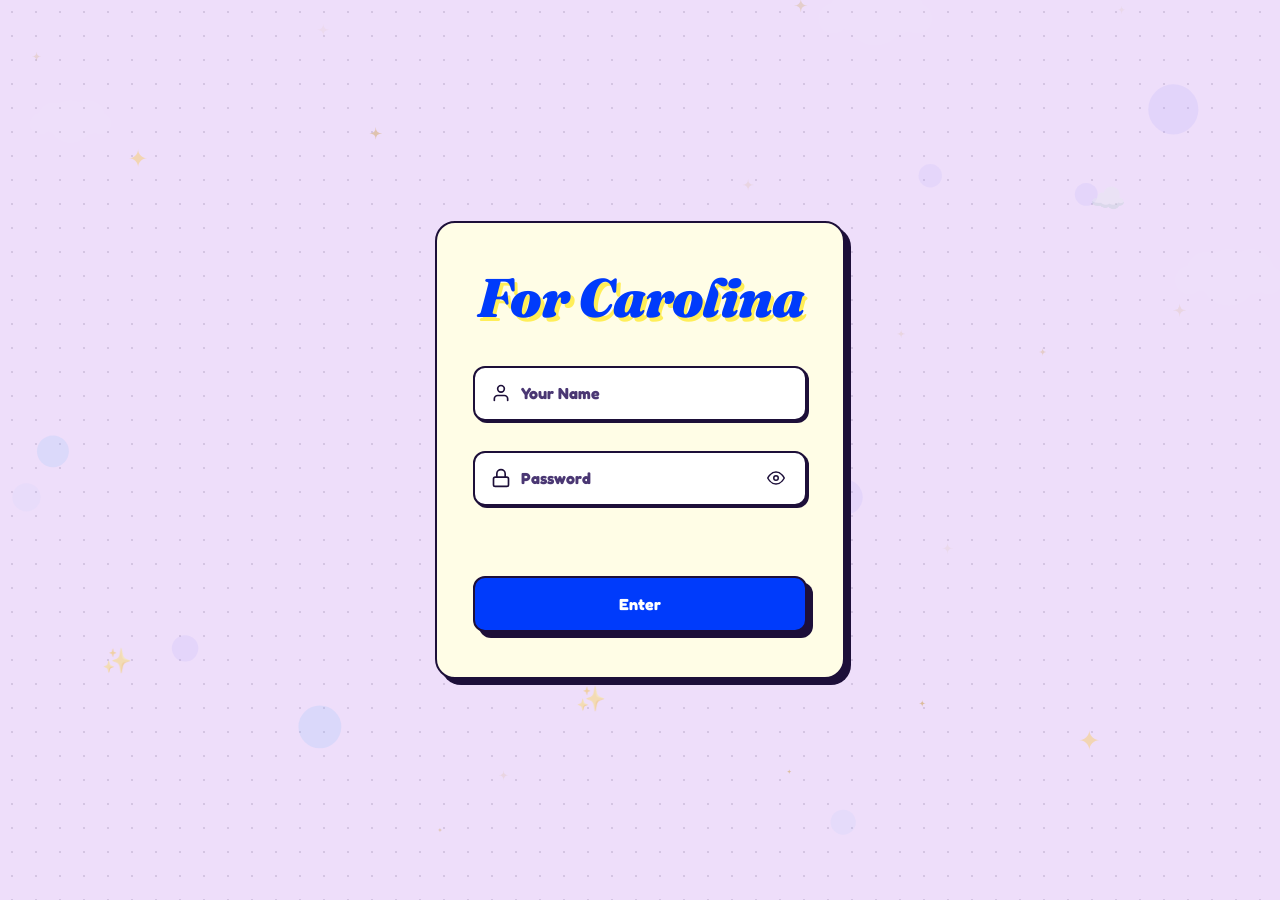
==== index.html @ 7886898b "Initial commit" ====
<!DOCTYPE html>
<html lang="en">
<head>
  <meta charset="UTF-8">
  <meta name="viewport" content="width=device-width, initial-scale=1.0">
  <meta name="description" content="A special place built just for Carolina. A celebration of beautiful memories.">
  <!-- Inline session login bypass to prevent flash of login card (Bug fix) -->
  <script>
    if (sessionStorage.getItem("isLoggedIn") === "true") {
      document.documentElement.classList.add("session-logged-in");
      
      // Stamp active tab class instantly to prevent tab jumping flashes (Bug fix)
      const params = new URLSearchParams(window.location.search);
      const tabParam = params.get("tab");
      if (tabParam) {
        document.documentElement.classList.add("tab-" + tabParam);
      }
    }
  </script>
  
  <style>
    /* Prevent Flash of Unstyled Content (FOUC) on load */
    html.session-logged-in #login-container { display: none !important; }
    html.session-logged-in #home-section { display: flex !important; }
    html.tab-us #pane-us, html.tab-dining #pane-dining, html.tab-milestones #pane-milestones { display: block !important; opacity: 1 !important; transform: none !important; }
    html.tab-us .main-greeting-container, html.tab-dining .main-greeting-container, html.tab-milestones .main-greeting-container { display: none !important; }
  </style>

  <!-- Google Fonts for refined typography -->
  <link rel="preconnect" href="https://fonts.googleapis.com">
  <link rel="preconnect" href="https://fonts.gstatic.com" crossorigin>
  <link href="https://fonts.googleapis.com/css2?family=Fredoka:wght@400;500;600;700&family=Fraunces:ital,opsz,wght@0,9..144,400..900;1,9..144,400..900&family=Space+Grotesk:wght@500;700&display=swap" rel="stylesheet">


  <!-- Link CSS stylesheet -->
  <link rel="stylesheet" href="css/style.css">
</head>
<body>

  <!-- Shifting Pastel Dreamscape Background & Canvas -->
  <div class="app-background">
    <div class="glow-orb orb-1"></div>
    <div class="glow-orb orb-2"></div>
    <div class="glow-orb orb-3"></div>
    <canvas id="fun-canvas"></canvas>
  </div>

  <!-- Parallax Floating Elements (Subtle and Dreamy) -->
  <div class="floating-accent accent-1" data-depth="0.12" aria-hidden="true">✦</div>
  <div class="floating-accent accent-2" data-depth="0.25" aria-hidden="true">☁️</div>
  <div class="floating-accent accent-3" data-depth="0.18" aria-hidden="true">✨</div>
  <div class="floating-accent accent-4" data-depth="0.30" aria-hidden="true">✦</div>
  <div class="floating-accent accent-5" data-depth="0.08" aria-hidden="true">✨</div>

  <!-- Main Container (Login & Transition State) -->
  <main class="app-container" id="login-container">
    <div class="card-wrapper">
      
      <!-- Login Section -->
      <section class="card login-card" id="login-card">
        <header class="card-header">
          <h1 class="greeting-title">For Carolina</h1>
        </header>

        <form class="login-form" id="login-form" novalidate>
          
          <!-- Name Input -->
          <div class="input-group">
            <span class="input-icon" aria-hidden="true">
              <svg xmlns="http://www.w3.org/2000/svg" viewBox="0 0 24 24" width="20" height="20" fill="none" stroke="currentColor" stroke-width="2" stroke-linecap="round" stroke-linejoin="round">
                <path d="M20 21v-2a4 4 0 0 0-4-4H8a4 4 0 0 0-4 4v2"></path>
                <circle cx="12" cy="7" r="4"></circle>
              </svg>
            </span>
            <input type="text" id="username-input" required autocomplete="off" placeholder=" ">
            <label for="username-input">Your Name</label>
            <div class="input-border"></div>
          </div>

          <!-- Password Input -->
          <div class="input-group">
            <span class="input-icon" aria-hidden="true">
              <svg xmlns="http://www.w3.org/2000/svg" viewBox="0 0 24 24" width="20" height="20" fill="none" stroke="currentColor" stroke-width="2" stroke-linecap="round" stroke-linejoin="round">
                <rect x="3" y="11" width="18" height="11" rx="2" ry="2"></rect>
                <path d="M7 11V7a5 5 0 0 1 10 0v4"></path>
              </svg>
            </span>
            <input type="password" id="password-input" required autocomplete="off" placeholder=" ">
            <label for="password-input">Password</label>
            <button type="button" class="toggle-password" id="toggle-password-btn" aria-label="Toggle password visibility">
              <svg xmlns="http://www.w3.org/2000/svg" viewBox="0 0 24 24" width="18" height="18" fill="none" stroke="currentColor" stroke-width="2" stroke-linecap="round" stroke-linejoin="round" class="eye-open">
                <path d="M1 12s4-8 11-8 11 8 11 8-4 8-11 8-11-8-11-8z"></path>
                <circle cx="12" cy="12" r="3"></circle>
              </svg>
              <svg xmlns="http://www.w3.org/2000/svg" viewBox="0 0 24 24" width="18" height="18" fill="none" stroke="currentColor" stroke-width="2" stroke-linecap="round" stroke-linejoin="round" class="eye-closed hidden">
                <path d="M17.94 17.94A10.07 10.07 0 0 1 12 20c-7 0-11-8-11-8a18.45 18.45 0 0 1 5.06-5.94M9.9 4.24A9.12 9.12 0 0 1 12 4c7 0 11 8 11 8a18.5 18.5 0 0 1-2.16 3.19m-6.72-1.07a3 3 0 1 1-4.24-4.24"></path>
                <line x1="1" y1="1" x2="23" y2="23"></line>
              </svg>
            </button>
            <div class="input-border"></div>
          </div>

          <!-- Sleek Feedback Messages -->
          <div class="feedback-message" id="feedback-msg" aria-live="polite"></div>

          <!-- Unlock Button -->
          <button type="submit" class="btn-unlock" id="btn-unlock-id">
            <span class="btn-text">Enter</span>
          </button>
        </form>
      </section>

      <!-- Success / Welcome Screen -->
      <section class="card success-card hidden" id="success-card">
        <div class="success-emoji-container">
          <div class="success-glow"></div>
          <span class="success-emoji">✦</span>
        </div>
        
        <div class="progress-container">
          <div class="progress-bar" id="progress-bar"></div>
        </div>
        
        <p class="status-text">Entering...</p>
      </section>


    </div>
  </main>

  <!-- Main Home Page (Revealed after successful login) -->
  <section class="home-section hidden" id="home-section">
    <!-- Floating Minimalist Navbar -->
    <header class="home-navbar">
      <div class="nav-container">
        <span class="nav-logo">For Carolina</span>
        <nav class="nav-links">
          <a href="gifts.html" class="nav-tab" data-tab="gifts">Gifts</a>

          <button type="button" class="nav-tab" data-tab="us">Through the Years</button>
          <button type="button" class="nav-tab" data-tab="dining">Dining</button>
          <button type="button" class="nav-tab" data-tab="milestones">3 Years</button>
        </nav>
      </div>
    </header>

    <!-- Main Content Grid -->
    <div class="home-content">
      
      <!-- Giant Hero Greeting (Homescreen central element) -->
      <div class="main-greeting-container">
        <h2 class="greeting-hero-text">Happy Three Years</h2>
      </div>

      <!-- Display Panel for Tab Content -->
      <div class="content-panel">
        
        <!-- Tab 1: Gifts -->
        <div class="tab-pane" id="pane-gifts">
          <div class="gifts-card">
            <span class="gifts-emoji">🎁</span>
            <h3 class="gifts-title">Your Surprises</h3>
            <p class="gifts-text">Built with love, just for you. Get ready for cozy moments and magical memories ahead!</p>
          </div>
        </div>

        <!-- Tab 2: Us -->
        <div class="tab-pane" id="pane-us">
          <div class="polaroid-gallery">
            <div class="polaroid">
              <img src="assets/us_2.jpg" alt="Us mirror selfie" class="polaroid-image">
              <p class="polaroid-caption">May 22nd, 2023</p>
            </div>
            <div class="polaroid">
              <img src="assets/us_1.jpg" alt="Picnic Date" class="polaroid-image">
              <p class="polaroid-caption">May 24th, 2024</p>
            </div>
            <div class="polaroid">
              <img src="assets/us_3.jpg" alt="Carolina with flowers" class="polaroid-image">
              <p class="polaroid-caption">May 24th, 2025</p>
            </div>
          </div>
        </div>

        <!-- Tab 2: Dining -->
        <div class="tab-pane" id="pane-dining">
          <div class="dining-diary">
            <!-- Left Option: Lutece -->
            <div class="diary-card">
              <div class="diary-photo">
                <img src="assets/lutece.jpg" alt="Lutece storefront">
              </div>
              <h4 class="diary-title">Lutece</h4>
              <p class="diary-caption">Sunday, May 24th at 7:30 PM</p>
            </div>
            <!-- Right Option: Albi -->
            <div class="diary-card">
              <div class="diary-photo">
                <img src="assets/albi.jpg" alt="Albi interior">
              </div>
              <h4 class="diary-title">Albi</h4>
              <p class="diary-caption">Tuesday, May 26th at 8:30 PM</p>
            </div>
          </div>
        </div>

        <!-- Tab 3: 3 Years -->
        <div class="tab-pane" id="pane-milestones">
          <div class="milestones-letter">
            <p>I can't believe that it has been three years by each other's side. Three years of laughs and love and silliness and dancing, three years of song and show and dates and coffee, three years of adventure and movement and distance and longing. Carolina, what an incredible three years it has been. Thank you for your love, care, and embrace that warms every inch of my soul. You are angel that flutters above me, lifting my shoulders and guiding me to every corner of this life that I need to touch. Thank you for showing me the world by opening up your heart.</p>
            <p class="signature">Te amo,<br>Alex</p>
          </div>
        </div>

      </div>
    </div> <!-- Close .home-content HERE! -->

      <!-- Giant Centerpiece Track & Rolling Mattress (Globally visible at the bottom) -->
      <div class="centerpiece-wrapper">

        <!-- Celestial Star Sky (Upscaled, extra stars) -->
        <div class="celestial-sky" aria-hidden="true">
          <span class="sky-star star-xl twinkling-star-1">✦</span>
          <span class="sky-star star-lg twinkling-star-2">✨</span>
          <span class="sky-star star-md twinkling-star-3">✦</span>
          <span class="sky-star star-xl twinkling-star-4">✨</span>
          <span class="sky-star star-lg twinkling-star-5">✦</span>
          <span class="sky-star star-md twinkling-star-6">✦</span>
          <span class="sky-star star-xl twinkling-star-7">✨</span>
          <span class="sky-star star-lg twinkling-star-8">✦</span>
          <span class="sky-star star-md twinkling-star-9">✨</span>
          <span class="sky-star star-sm twinkling-star-10">✦</span>
          <span class="sky-star star-lg twinkling-star-11">✨</span>
          <span class="sky-star star-sm twinkling-star-12">✦</span>
          <span class="sky-star star-xl twinkling-star-13">✦</span>
          <span class="sky-star star-lg twinkling-star-14">✨</span>
          <span class="sky-star star-md twinkling-star-15">✦</span>
          <span class="sky-star star-xl twinkling-star-16">✨</span>
          <span class="sky-star star-lg twinkling-star-17">✦</span>
          <span class="sky-star star-md twinkling-star-18">✨</span>
          <span class="sky-star star-sm twinkling-star-19">✦</span>
          <span class="sky-star star-lg twinkling-star-20">✨</span>
        </div>

        <div class="mattress-track" id="mattress-track">
          <!-- Simple Green Grass Field Base -->
          <div class="grass-field-line"></div>
          
          <!-- Simple Sticker-Style Grass Blades -->
          <div class="grass-blades">
            <span class="grass-blade"></span>
            <span class="grass-blade"></span>
            <span class="grass-blade"></span>
            <span class="grass-blade"></span>
            <span class="grass-blade"></span>
            <span class="grass-blade"></span>
            <span class="grass-blade"></span>
            <span class="grass-blade"></span>
            <span class="grass-blade"></span>
            <span class="grass-blade"></span>
            <span class="grass-blade"></span>
            <span class="grass-blade"></span>
            <span class="grass-blade"></span>
            <span class="grass-blade"></span>
            <span class="grass-blade"></span>
            <span class="grass-blade"></span>
            <span class="grass-blade"></span>
            <span class="grass-blade"></span>
            <span class="grass-blade"></span>
            <span class="grass-blade"></span>
            <span class="grass-blade"></span>
            <span class="grass-blade"></span>
            <span class="grass-blade"></span>
            <span class="grass-blade"></span>
            <span class="grass-blade"></span>
            <span class="grass-blade"></span>
            <span class="grass-blade"></span>
            <span class="grass-blade"></span>
            <span class="grass-blade"></span>
            <span class="grass-blade"></span>
            <span class="grass-blade"></span>
            <span class="grass-blade"></span>
            <span class="grass-blade"></span>
            <span class="grass-blade"></span>
            <span class="grass-blade"></span>
            <span class="grass-blade"></span>
            <span class="grass-blade"></span>
            <span class="grass-blade"></span>
            <span class="grass-blade"></span>
            <span class="grass-blade"></span>
            <span class="grass-blade"></span>
            <span class="grass-blade"></span>
            <span class="grass-blade"></span>
            <span class="grass-blade"></span>
            <span class="grass-blade"></span>
            <span class="grass-blade"></span>
            <span class="grass-blade"></span>
            <span class="grass-blade"></span>
            <span class="grass-blade"></span>
            <span class="grass-blade"></span>
            <span class="grass-blade"></span>
            <span class="grass-blade"></span>
            <span class="grass-blade"></span>
            <span class="grass-blade"></span>
            <span class="grass-blade"></span>
            <span class="grass-blade"></span>
            <span class="grass-blade"></span>
            <span class="grass-blade"></span>
            <span class="grass-blade"></span>
            <span class="grass-blade"></span>
            <span class="grass-blade"></span>
            <span class="grass-blade"></span>
            <span class="grass-blade"></span>
            <span class="grass-blade"></span>
          </div>
          
          <!-- Whimsical Minimalist Square House Silhouette (Absolute Far Left Edge) -->
          <div class="indoor-house">
            <div class="house-roof"></div>
            <div class="house-body">
              <div class="house-window"></div>
            </div>
            <div class="house-glow"></div>
          </div>
          
          <div class="rolling-mattress rolled-out" id="rolling-mattress">
            <!-- "To many more" text (rides in with the mattress) -->
            <div class="many-more-text">To many more</div>

            <!-- Cozy Seated Couple Silhouette (Elegant line stick-figures in a head-to-head stargazing lying down posture) -->
            <div class="couple-silhouette-wrapper">
              <svg class="couple-silhouette" viewBox="0 0 100 80" xmlns="http://www.w3.org/2000/svg">
                <!-- Left person (taller, laying horizontally to the left, head at center-left) -->
                <line x1="44" y1="44" x2="20" y2="44" stroke="currentColor" stroke-width="4" stroke-linecap="round"/>
                <circle cx="44" cy="38" r="5" fill="currentColor"/>
                <!-- Left person legs (stretching left) -->
                <line x1="20" y1="44" x2="6" y2="44" stroke="currentColor" stroke-width="4" stroke-linecap="round"/>
                <line x1="20" y1="44" x2="8" y2="52" stroke="currentColor" stroke-width="4" stroke-linecap="round"/>
                <!-- Left person arms (holding hands in the center) -->
                <line x1="38" y1="44" x2="28" y2="40" stroke="currentColor" stroke-width="3" stroke-linecap="round"/>
                <line x1="38" y1="44" x2="49" y2="49" stroke="currentColor" stroke-width="3" stroke-linecap="round"/>

                <!-- Right person (smaller, laying horizontally to the right, head at center-right, holding hands) -->
                <line x1="56" y1="44" x2="80" y2="44" stroke="currentColor" stroke-width="4" stroke-linecap="round"/>
                <circle cx="56" cy="38" r="4.5" fill="currentColor"/>
                <!-- Right person legs (stretching right) -->
                <line x1="80" y1="44" x2="94" y2="44" stroke="currentColor" stroke-width="4" stroke-linecap="round"/>
                <line x1="80" y1="44" x2="92" y2="52" stroke="currentColor" stroke-width="4" stroke-linecap="round"/>
                <!-- Right person arms (holding hands in the center) -->
                <line x1="62" y1="44" x2="72" y2="40" stroke="currentColor" stroke-width="3" stroke-linecap="round"/>
                <line x1="62" y1="44" x2="51" y2="49" stroke="currentColor" stroke-width="3" stroke-linecap="round"/>
              </svg>
            </div>

            <!-- Coordinated Couple Pushing Silhouette (Visible while rolling, with arms and legs showing them pushing) -->
            <div class="couple-pushing-wrapper">
              <svg class="couple-pushing-silhouette" viewBox="0 0 100 80" xmlns="http://www.w3.org/2000/svg">
                <!-- Left person (taller, leaning forward pushing) -->
                <line x1="45" y1="31" x2="35" y2="60" stroke="currentColor" stroke-width="4" stroke-linecap="round"/>
                <circle cx="45" cy="25" r="5" fill="currentColor"/>
                <!-- Arms reaching out to push -->
                <line x1="41" y1="38" x2="62" y2="38" stroke="currentColor" stroke-width="3" stroke-linecap="round"/>
                <!-- Legs in motion (walking/pushing) -->
                <line x1="35" y1="60" x2="42" y2="78" stroke="currentColor" stroke-width="4" stroke-linecap="round"/>
                <line x1="35" y1="60" x2="26" y2="78" stroke="currentColor" stroke-width="4" stroke-linecap="round"/>

                <!-- Right person (smaller, leaning forward pushing next to them) -->
                <line x1="28" y1="36" x2="20" y2="62" stroke="currentColor" stroke-width="4" stroke-linecap="round"/>
                <circle cx="28" cy="30" r="4.5" fill="currentColor"/>
                <!-- Arms reaching out -->
                <line x1="25" y1="42" x2="44" y2="42" stroke="currentColor" stroke-width="3" stroke-linecap="round"/>
                <!-- Legs -->
                <line x1="20" y1="62" x2="26" y2="78" stroke="currentColor" stroke-width="4" stroke-linecap="round"/>
                <line x1="20" y1="62" x2="12" y2="78" stroke="currentColor" stroke-width="4" stroke-linecap="round"/>
              </svg>
            </div>


            
            <!-- Glowing Warm Camp Lantern (Cozy sleeping under stars feel) -->
            <div class="bed-lantern" title="Flickering warm camp lantern">
              <div class="lantern-handle"></div>
              <div class="lantern-cap"></div>
              <div class="lantern-glass">
                <div class="lantern-glow"></div>
              </div>
              <div class="lantern-base"></div>
            </div>
            
            <!-- Cozy Bedding layers: fluffy pillows, white folded sheets, quilted duvet and mattress base -->
            <div class="mattress-bedding">
              <div class="pillow pillow-left"></div>
              <div class="pillow pillow-right"></div>
              <div class="blanket-sheet-header"></div>
              <div class="blanket-fold"></div>
              <div class="mattress-base"></div>
            </div>
            
            <!-- Spoke wheels underneath the mattress frame -->
            <div class="mattress-wheels">
              <div class="wheel wheel-left">
                <div class="wheel-spoke"></div>
                <div class="wheel-spoke"></div>
              </div>
              <div class="wheel wheel-right">
                <div class="wheel-spoke"></div>
                <div class="wheel-spoke"></div>
              </div>
            </div>
          </div>
        </div>
      </div>
    </section> <!-- Close .home-section HERE! -->

  <!-- Link Application Javascript -->
  <script src="js/app.js"></script>
</body>
</html>
---- css/style.css ----
/* ==========================================================================
   Carolina Anniversary Site - CSS Design System & Visuals (Refined Balance)
   ========================================================================== */

/* Design Tokens & Theme Variables */
:root {
  /* Retro Pop & Sticker Theme Palette */
  --pastel-cream: #eedefa; /* Lilac-pink cute base color */
  --royal-blue: #003bfb; /* Saturated Cafe Robot blue */
  --coral-orange: #ff6b4a; /* Playful coral orange */
  --sky-blue: #74b9ff; /* Clear whimsical sky blue */
  --magical-violet: #a29bfe; /* Retro magic lavender */
  --pastel-yellow: #ffee58; /* Warm sun yellow */
  --pastel-pink: #ffebdf; /* Soft coral peach cream */
  --card-bg-light: #ffffff; /* Bright card base */
  
  /* Text and Outlines */
  --text-primary: #1d0f39; /* Deep cosmic navy primary text & outline color */
  --text-secondary: #4a3773; /* Medium cosmic navy-plum for secondary text */
  --gold-accent: #fbc531; /* Bright gold-yellow for vector stars */
  
  /* Outlines and Retro Drop-shadows */
  --bold-border: 2.5px solid var(--text-primary);
  --shadow-offset: 6px 6px 0px var(--text-primary);
  --shadow-offset-hover: 3px 3px 0px var(--text-primary);
  --shadow-offset-active: 1px 1px 0px var(--text-primary);
  
  /* Redefine standard card systems */
  --card-bg: var(--card-bg-light);
  --card-border: var(--bold-border);
  --card-shadow: var(--shadow-offset);
  
  /* Fonts */
  --font-sans: 'Fredoka', 'Quicksand', sans-serif;
  --font-serif: 'Fraunces', 'Playfair Display', serif;
  --font-grotesk: 'Space Grotesk', sans-serif;

  /* Snappy Retro Interactions */
  --transition-smooth: 0.25s cubic-bezier(0.25, 0.8, 0.25, 1);
  --transition-spring: 0.5s cubic-bezier(0.175, 0.885, 0.32, 1.25);
  --transition-snappy: transform 0.1s cubic-bezier(0.25, 1, 0.5, 1), box-shadow 0.1s cubic-bezier(0.25, 1, 0.5, 1), background-color 0.2s ease;
}

/* Base Setup */
*, *::before, *::after {
  box-sizing: border-box;
  margin: 0;
  padding: 0;
}

html, body {
  overflow-x: hidden;
  width: 100%;
}

body {
  font-family: var(--font-sans);
  color: var(--text-primary);
  min-height: 100vh;
  display: flex;
  justify-content: center;
  align-items: center;
  user-select: none;
  background-color: var(--pastel-cream);
}


/* ==========================================================================
   Background & Dreamy Orbs
   ========================================================================== */
.app-background {
  position: fixed;
  top: 0;
  left: 0;
  width: 100%;
  height: 100%;
  z-index: -2;
  background-color: var(--pastel-cream);
  background-image: radial-gradient(rgba(29, 15, 57, 0.12) 1.5px, transparent 1.5px);
  background-size: 24px 24px;
  overflow: hidden;
}

/* Glowing Ambient Orbs - disabled for pop graphic aesthetic */
.glow-orb {
  display: none;
}


/* Interactive Canvas Layer */
#fun-canvas {
  position: fixed;
  top: 0;
  left: 0;
  width: 100%;
  height: 100%;
  pointer-events: none;
  z-index: -1;
}

/* ==========================================================================
   Parallax Floating Accents (Dreamy & Magical)
   ========================================================================== */
.floating-accent {
  position: absolute;
  pointer-events: none;
  font-size: 1.5rem;
  color: var(--gold-accent);
  opacity: 0.35;
  z-index: -1;
  will-change: transform;
}

.accent-1 { top: 16%; left: 10%; animation: floatingAcc 7s ease-in-out infinite; }
.accent-2 { top: 20%; right: 12%; font-size: 1.8rem; animation: floatingAcc 9s ease-in-out infinite 1s; }
.accent-3 { bottom: 25%; left: 8%; animation: floatingAcc 11s ease-in-out infinite 2s; }
.accent-4 { bottom: 16%; right: 14%; font-size: 1.7rem; animation: floatingAcc 8s ease-in-out infinite 0.5s; }
.accent-5 { top: 76%; left: 45%; animation: floatingAcc 10s ease-in-out infinite 1.5s; }

@keyframes floatingAcc {
  0%, 100% { transform: translateY(0) rotate(0deg); }
  50% { transform: translateY(-15px) rotate(6deg); }
}

/* ==========================================================================
   Layout Containers & Wrappers (Login View)
   ========================================================================== */
.app-container {
  width: 100%;
  max-width: 1200px;
  padding: 24px;
  display: flex;
  justify-content: center;
  align-items: center;
  min-height: 100vh;
  z-index: 1;
  transition: opacity 0.6s ease;
}

.app-container.hidden {
  display: none !important;
}

.card-wrapper {
  position: relative;
  width: 100%;
  max-width: 410px;
  perspective: 1000px;
}

/* ==========================================================================
   Sophisticated Card Styles
   ========================================================================== */
.card {
  background: var(--card-bg-light);
  border: var(--bold-border);
  border-radius: 20px;
  box-shadow: var(--shadow-offset);
  padding: 45px 36px;
  display: flex;
  flex-direction: column;
  align-items: stretch;
  width: 100%;
  transform-style: preserve-3d;
  will-change: transform, opacity;
  transition: transform 0.2s ease, box-shadow 0.2s ease;
}

/* Entry & Exit transitions via discrete transitions */
.login-card {
  display: flex;
  opacity: 1;
  background: #fffde6; /* Cozy warm retro yellow/cream */
  transform: scale(1) translateY(0);
  transition: 
    display 0.6s allow-discrete, 
    opacity 0.6s ease-out, 
    transform 0.6s var(--transition-spring);
  transition-behavior: allow-discrete;
}

/* Entry starting style when rendered */
@starting-style {
  .login-card {
    opacity: 0;
    transform: scale(0.94) translateY(30px);
  }
}

/* Exit state */
.login-card.hidden {
  display: none;
  opacity: 0;
  transform: scale(0.92) translateY(-40px);
}

/* Header Text Styles */
.card-header {
  text-align: center;
  margin-bottom: 38px;
}

/* Outlined Header Text Styles */
.greeting-title {
  font-family: var(--font-serif);
  font-size: 3.4rem;
  font-style: italic;
  font-weight: 900;
  color: var(--royal-blue); /* Solid royal blue interior */
  line-height: 1.1;
  letter-spacing: -0.02em;
  text-shadow: 3.5px 3.5px 0px var(--pastel-yellow); /* Yellow sticker shadow matching other blue texts */
}

/* ==========================================================================
   Clean Input Groups
   ========================================================================== */
.login-form {
  display: flex;
  flex-direction: column;
  gap: 30px; /* Increased vertical gap for comfortable label float space */
}

.input-group {
  position: relative;
  display: flex;
  align-items: center;
}

.input-icon {
  position: absolute;
  left: 18px;
  color: var(--text-primary);
  display: flex;
  align-items: center;
  justify-content: center;
  transition: color var(--transition-smooth);
  pointer-events: none;
}

.input-group input {
  width: 100%;
  padding: 16px 20px 16px 48px;
  border: var(--bold-border);
  background: #ffffff;
  border-radius: 12px;
  font-family: var(--font-sans);
  font-size: 0.95rem;
  font-weight: 700;
  color: var(--text-primary);
  outline: none;
  box-shadow: 2px 2px 0px var(--text-primary);
  transition: var(--transition-snappy);
}

/* Input Hover & Focus Styles */
.input-group input:hover {
  background: #ffffff;
  box-shadow: 4px 4px 0px var(--text-primary);
  transform: translate(-1px, -1px);
}

.input-group input:focus {
  background: #ffffff;
  border-color: var(--royal-blue);
  box-shadow: 5px 5px 0px var(--text-primary);
  transform: translate(-2px, -2px);
}

/* Floating Label Animation */
.input-group label {
  position: absolute;
  left: 48px;
  top: 50%;
  transform: translateY(-50%); /* Robust cross-browser vertical centering */
  color: var(--text-secondary);
  font-weight: 700;
  pointer-events: none;
  transition: var(--transition-smooth);
}

/* Shift labels upward when focused or filled */
.input-group input:focus ~ label,
.input-group input.filled ~ label {
  transform: translate(-30px, -45px) scale(0.85); /* Clean vertical lift above the box */
  font-weight: 700;
  color: var(--royal-blue);
}

/* Shift active icons */
.input-group input:focus ~ .input-icon {
  color: var(--royal-blue);
}

/* Password Toggle Icon */
.toggle-password {
  position: absolute;
  right: 18px;
  background: none;
  border: none;
  color: var(--text-primary);
  cursor: pointer;
  display: flex;
  align-items: center;
  justify-content: center;
  padding: 4px;
  border-radius: 50%;
  transition: var(--transition-snappy);
}

.toggle-password:hover {
  color: var(--royal-blue);
  transform: scale(1.1);
}

/* Hidden Utility class for toggle */
.hidden {
  display: none !important;
}

/* ==========================================================================
   Retro Tactile Action Button (Cafe Robot Royal Blue)
   ========================================================================== */
.btn-unlock {
  margin-top: 10px;
  background: var(--royal-blue);
  border: var(--bold-border);
  border-radius: 12px;
  padding: 16px;
  font-family: var(--font-sans);
  font-size: 1rem;
  font-weight: 700;
  color: white;
  cursor: pointer;
  display: flex;
  justify-content: center;
  align-items: center;
  box-shadow: var(--shadow-offset);
  position: relative;
  overflow: hidden;
  transition: var(--transition-snappy);
}

.btn-unlock:hover {
  transform: translate(2px, 2px);
  box-shadow: var(--shadow-offset-hover);
  background-color: #1e53ff; /* slightly brighter blue on hover */
}

.btn-unlock:active {
  transform: translate(4px, 4px);
  box-shadow: var(--shadow-offset-active);
}


/* ==========================================================================
   Form Feedback & Validation Animations
   ========================================================================== */
.feedback-message {
  font-size: 0.85rem;
  font-weight: 600;
  color: var(--error-color);
  background: var(--error-bg);
  border-radius: 10px;
  padding: 0;
  height: 0;
  overflow: hidden;
  opacity: 0;
  display: flex;
  align-items: center;
  gap: 8px;
  transition: 
    height var(--transition-smooth), 
    padding var(--transition-smooth), 
    opacity var(--transition-smooth);
}

.feedback-message.active {
  height: auto;
  padding: 12px 14px;
  opacity: 1;
}

/* Interactive shake animation on failure */
.shake {
  animation: wiggle 0.4s ease-in-out;
}

@keyframes wiggle {
  0%, 100% { transform: translateX(0); }
  20%, 60% { transform: translateX(-6px); }
  40%, 80% { transform: translateX(6px); }
}

/* ==========================================================================
   Success Screen / Welcome Card (Retro Pop Sticker Style)
   ========================================================================== */
.success-card {
  display: flex;
  opacity: 1;
  transform: scale(1);
  background: #ffffff;
  border: var(--bold-border);
  border-radius: 20px;
  box-shadow: var(--shadow-offset);
  transition: 
    display 0.8s allow-discrete, 
    opacity 0.8s ease-out, 
    transform 0.8s var(--transition-spring);
  transition-behavior: allow-discrete;
  text-align: center;
  align-items: center;
}

@starting-style {
  .success-card {
    opacity: 0;
    transform: scale(0.96) translateY(20px);
  }
}

.success-card.hidden {
  display: none !important;
  opacity: 0;
  transform: scale(0.96);
}

.success-emoji-container {
  position: relative;
  width: 70px;
  height: 70px;
  display: flex;
  justify-content: center;
  align-items: center;
  margin-bottom: 25px;
}

.success-glow {
  position: absolute;
  width: 100%;
  height: 100%;
  background: var(--pastel-yellow);
  border: 2px solid var(--text-primary);
  border-radius: 50%;
  box-shadow: 2px 2px 0 var(--text-primary);
}

.success-emoji {
  font-size: 2.2rem;
  color: var(--text-primary);
  z-index: 1;
  text-shadow: 1.5px 1.5px 0 var(--pastel-cream);
  animation: spinSlow 10s linear infinite;
}

@keyframes spinSlow {
  0% { transform: rotate(0deg); }
  100% { transform: rotate(360deg); }
}

.progress-container {
  width: 100%;
  height: 12px;
  background: #ffffff;
  border: 2px solid var(--text-primary);
  border-radius: 10px;
  overflow: hidden;
  margin-bottom: 16px;
  box-shadow: inset 1px 1px 2px rgba(0, 0, 0, 0.1);
}

.progress-bar {
  width: 0%;
  height: 100%;
  background: var(--royal-blue);
  border-radius: 10px;
  transition: width 3s cubic-bezier(0.1, 0.8, 0.2, 1);
}

.status-text {
  font-family: var(--font-sans);
  font-size: 0.95rem;
  font-weight: 700;
  letter-spacing: 0.1em;
  text-transform: uppercase;
  color: var(--text-primary);
  animation: blinkStatus 1.5s infinite;
}

@keyframes blinkStatus {
  0%, 100% { opacity: 0.5; }
  50% { opacity: 1; }
}


/* ==========================================================================
   Home Section & Main Dashboard (Modern Minimalist & Playful)
   ========================================================================== */
.home-section {
  width: 100%;
  min-height: 100vh;
  display: flex;
  flex-direction: column;
  align-items: center;
  padding: 100px 24px 60px 24px; /* Top padding to prevent navbar overlap */
  z-index: 1;
  opacity: 1;
  transform: translateY(0);
  transition: 
    display 0.8s allow-discrete, 
    opacity 0.8s ease-out, 
    transform 0.8s var(--transition-spring);
  transition-behavior: allow-discrete;
}

/* Starting entry style for home page reveal */
@starting-style {
  .home-section {
    opacity: 0;
    transform: translateY(30px);
  }
}

.home-section.hidden {
  display: none !important;
  opacity: 0;
  transform: translateY(30px);
}

/* ==========================================================================
   Floating Navbar Styles
   ========================================================================== */
.home-navbar {
  position: fixed;
  top: 20px;
  left: 50%;
  transform: translateX(-50%);
  width: calc(100% - 40px);
  max-width: 800px;
  height: 72px;
  background: #ffffff;
  border: var(--bold-border);
  border-radius: 20px;
  box-shadow: var(--shadow-offset);
  display: flex;
  align-items: center;
  padding: 0 24px;
  z-index: 100;
}

.nav-container {
  width: 100%;
  display: flex;
  justify-content: space-between;
  align-items: center;
}

.nav-logo {
  font-family: var(--font-serif);
  font-size: 1.6rem;
  font-style: italic;
  font-weight: 900;
  color: var(--royal-blue); /* Solid royal blue interior */
  letter-spacing: -0.02em;
  text-shadow: 2.5px 2.5px 0px var(--pastel-yellow);
}

.nav-links {
  display: flex;
  gap: 10px;
}

/* Tab Button Styling as Colorful Tactile Pills */
.nav-tab {
  background: #ffffff;
  border: 2px solid var(--text-primary);
  font-family: var(--font-sans);
  font-size: 0.9rem;
  font-weight: 700;
  color: var(--text-primary);
  padding: 8px 18px;
  border-radius: 100px;
  cursor: pointer;
  position: relative;
  box-shadow: 3px 3px 0px var(--text-primary);
  transition: var(--transition-snappy);
  text-transform: capitalize;
  text-decoration: none; /* Remove browser default link underline */
}


.nav-tab:hover {
  transform: translate(1px, 1px);
  box-shadow: 2px 2px 0px var(--text-primary);
}

/* Custom Active Pill Colors based on screenshot aesthetic */
.nav-tab[data-tab="gifts"].active {
  background-color: var(--pastel-yellow);
  color: var(--text-primary);
}

.nav-tab[data-tab="us"].active {
  background-color: var(--magical-violet);
  color: white;
}

.nav-tab[data-tab="dining"].active {
  background-color: var(--coral-orange);
  color: white;
}

.nav-tab[data-tab="milestones"].active {
  background-color: var(--sky-blue);
  color: var(--text-primary);
}

.nav-tab.active {
  transform: translate(3px, 3px);
  box-shadow: 0px 0px 0px var(--text-primary);
}

.nav-tab:active {
  transform: translate(3px, 3px);
  box-shadow: 0px 0px 0px var(--text-primary);
}


/* ==========================================================================
   Home Centerpiece & Content Grid
   ========================================================================== */
.home-content {
  width: 100%;
  max-width: 900px;
  display: grid;
  grid-template-columns: 1fr;
  gap: 35px;
  align-items: center;
}

/* Centerpiece Illustration Wrapper - Stretches full-width for horizontal railway track sitting directly in full-width parent */
.centerpiece-wrapper {
  width: 100%;
  position: relative;
  display: flex;
  justify-content: center;
  align-items: center;
  overflow: hidden;
  height: 340px; /* Grand upscaled height for extra visual impact */
  perspective: 1000px;
  margin-top: 20px;
}

/* "To many more" text appearing above mattress stargazing field, riding in with mattress */
.many-more-text {
  position: absolute;
  top: -45px; /* placed perfectly above the mattress frame and couple */
  left: 50%;
  transform: translateX(-50%) translateY(-20px);
  font-family: var(--font-serif);
  font-size: 2.2rem;
  font-weight: 900;
  font-style: italic;
  color: var(--royal-blue);
  text-shadow: 2.5px 2.5px 0 var(--pastel-yellow);
  opacity: 0;
  pointer-events: none;
  transition: opacity 0.8s ease-out, transform 0.8s var(--transition-spring);
  z-index: 10;
  white-space: nowrap; /* Prevent ugly line wrapping on small screens */
}

/* Enabled and transitioned in ONLY on the 'Through the Years' active tab! */
html.tab-us .many-more-text {
  opacity: 1;
  transform: translateX(-50%) translateY(0);
}

/* Highly Minimalist Golden Track */
.mattress-track {
  width: 100%;
  height: 100%;
  position: relative;
  display: flex;
  align-items: flex-end;
  justify-content: center;
  padding-bottom: 25px;
  cursor: pointer;
}



/* Bold solid outline for green grass field base line */
.grass-field-line {
  position: absolute;
  left: 0;
  right: 0;
  bottom: 4px; /* aligns mathematically with wheels rolling bottom surface */
  height: 5px;
  background-color: #4caf50; /* beautiful matching fresh grass green */
  border-radius: 3px;
  border: none;
  outline: none;
  z-index: 1;
}

/* Graphic sticker-style grass blades along the field line */
.grass-blades {
  position: absolute;
  left: 0;
  right: 0;
  bottom: 4px;
  height: 28px;
  display: flex;
  justify-content: space-evenly;
  width: 100vw;
  align-items: flex-end;
  pointer-events: none;
  padding: 0;
  overflow: visible; /* Let the organic curves flow freely */
  z-index: 2;
}

.grass-blade {
  display: block;
  width: 3px; /* strictly thin! */
  flex: 0 0 auto;
  margin: 0 -1px; /* overlap slightly */
  transform-origin: bottom center;
  border: none;
  outline: none;
  transition: all 0.3s ease;
}

/* Variety 1: Tall left-curving blade (Light green) */
.grass-blade:nth-child(6n+1) {
  height: 24px;
  width: 4px; /* slightly wider variant */
  background-color: #8dc63f;
  border-top-left-radius: 100% 120%;
  border-top-right-radius: 0% 0%;
  border-bottom-right-radius: 100% 30%;
  transform: rotate(-10deg) skewX(-12deg) scale(1.05);
  z-index: 3;
}

/* Variety 2: Medium right-curving blade (Medium green) */
.grass-blade:nth-child(6n+2) {
  height: 18px;
  width: 3px;
  background-color: #4caf50;
  border-top-right-radius: 100% 120%;
  border-top-left-radius: 0% 0%;
  border-bottom-left-radius: 100% 30%;
  transform: rotate(8deg) skewX(10deg) scale(0.95);
  z-index: 2;
}

/* Variety 3: Short straight blade (Dark green) */
.grass-blade:nth-child(6n+3) {
  height: 13px;
  width: 2px;
  background-color: #398439;
  border-top-left-radius: 100% 180%;
  border-top-right-radius: 100% 180%;
  transform: rotate(2deg) scale(0.9);
  z-index: 1;
}

/* Variety 4: Extra-Tall right-curving blade (Medium green) */
.grass-blade:nth-child(6n+4) {
  height: 27px;
  width: 4.5px;
  background-color: #4caf50;
  border-top-right-radius: 100% 120%;
  border-top-left-radius: 0% 0%;
  border-bottom-left-radius: 100% 30%;
  transform: rotate(12deg) skewX(15deg) scale(1.1);
  z-index: 4;
}

/* Variety 5: Medium-Tall left-curving blade (Dark green) */
.grass-blade:nth-child(6n+5) {
  height: 21px;
  width: 3px;
  background-color: #398439;
  border-top-left-radius: 100% 120%;
  border-top-right-radius: 0% 0%;
  border-bottom-right-radius: 100% 30%;
  transform: rotate(-14deg) skewX(-18deg) scale(1.0);
  z-index: 2;
}

/* Variety 6: Short-Medium straight blade (Light green) */
.grass-blade:nth-child(6n) {
  height: 15px;
  width: 2.5px;
  background-color: #8dc63f;
  border-top-left-radius: 100% 180%;
  border-top-right-radius: 100% 180%;
  transform: rotate(-3deg) scale(0.95);
  z-index: 3;
}


/* Whimsical Minimalist Square House Silhouette (Far Left Edge) */
.indoor-house {
  position: absolute;
  left: 0;
  bottom: 25px;
  width: 120px;
  height: 120px;
  pointer-events: none;
  z-index: 2;
  transition: left var(--transition-smooth);
}

.house-roof {
  position: absolute;
  top: -30px;
  left: -2.5px;
  width: 125px;
  height: 30px;
  clip-path: polygon(50% 0%, 0% 100%, 100% 100%);
  background-color: var(--coral-orange); /* bold graphic coral roof */
  border: var(--bold-border);
}

.house-body {
  width: 100%;
  height: 100%;
  background: #ffffff; /* crisp solid white wall */
  border: var(--bold-border);
  border-bottom: none;
  position: relative;
  display: flex;
  justify-content: center;
  align-items: center;
  box-shadow: 4px 4px 0px var(--text-primary);
}

.house-window {
  width: 32px;
  height: 32px;
  background: var(--pastel-yellow); /* solid glowing yellow window */
  border: 2px solid var(--text-primary);
  border-radius: 6px;
  position: relative;
  box-shadow: 2px 2px 0px var(--text-primary);
  overflow: hidden;
}

.house-window::before, .house-window::after {
  content: '';
  position: absolute;
  background: var(--text-primary);
}

.house-window::before {
  top: 0;
  left: 14px;
  width: 2px;
  height: 100%;
}

.house-window::after {
  top: 14px;
  left: 0;
  width: 100%;
  height: 2px;
}


.house-glow {
  position: absolute;
  bottom: 0;
  left: 10%;
  width: 80%;
  height: 90%;
  background: radial-gradient(circle at bottom, rgba(255, 252, 219, 0.4) 0%, rgba(255, 255, 255, 0) 80%);
  opacity: 0.85;
  filter: blur(4px);
  pointer-events: none;
}

@media (max-width: 680px) {
  .indoor-house {
    left: 0; /* snaps perfectly on mobile left edge */
  }
}

/* Rolling Mattress Container */
.rolling-mattress {
  position: absolute;
  bottom: 29px; /* Raised slightly to roll exactly on top of the grass line */
  left: 0; /* Starts exactly inside the house flush with the left viewport edge */
  transform: translateX(0); /* Default starting state: hidden inside house */
  opacity: 0;
  transition: transform 6.0s cubic-bezier(0.25, 1, 0.5, 1) 0.3s, opacity 1.5s ease-out 0.3s; /* Delay translation by 300ms on roll-out */
  display: flex;
  flex-direction: column;
  align-items: center;
  will-change: transform, opacity;
  z-index: 1; /* Glides behind/out of the house */
}

/* Rolled In state (Emerges from the left-edge house and parks in exact viewport center) */
.rolling-mattress.rolled-in {
  transform: translateX(calc(50vw - 175px)); /* mathematically centers 350px bed */
  opacity: 1;
  transition: transform 6.0s cubic-bezier(0.25, 1, 0.5, 1) 0s, opacity 1.5s ease-out 0s; /* No delay when rolling in */
}

/* Custom variables for responsive couple silhouette positions */
:root {
  --couple-push-left: -105px;
  --couple-push-bottom: -23px; /* perfectly stands in the grass and touches frame base */
  --couple-cozy-bottom: -4px;  /* perfectly lays flat touching pillows and sheets */
}

@media (max-width: 768px) {
  :root {
    --couple-push-left: -75px;
    --couple-push-bottom: -15px;
    --couple-cozy-bottom: -3px;
  }
  .many-more-text {
    font-size: 1.6rem;
    top: 15px;
  }
}

/* Cozy Seated Couple Silhouette (Starts hidden while pushing, then leaps in mid-air!) */
.couple-silhouette-wrapper {
  width: 170px; /* Grand upscaled couple */
  height: 110px;
  position: absolute;
  bottom: var(--couple-cozy-bottom); /* Cozy base position */
  left: 50%;
  transform: translateX(-50%) translateY(0) scale(1);
  transform-origin: bottom center;
  z-index: 5;
  will-change: transform, opacity, left, bottom;
  opacity: 0; /* Hidden by default while rolling in pushing */
  pointer-events: none; /* Ignore hover tilts until hopped in */
}

.couple-silhouette {
  width: 100%;
  height: 100%;
  color: var(--text-primary);
  opacity: 1;
}

/* Cozy Couple Hop-In State (Sails through the air and lands sitting on the bed!) */
.couple-silhouette-wrapper.hopped-in {
  opacity: 1;
  pointer-events: auto;
  animation: cozyHopIn 0.9s cubic-bezier(0.25, 1, 0.5, 1) forwards;
}

/* Once fully hopped-in, mouse tilts snap quickly for real-time parallax */
.couple-silhouette-wrapper.hopped-in.active-parallax {
  transition: transform 0.15s ease-out, opacity 0.5s ease-out;
}

/* Highly calibrated horizontal and vertical parabolic hop with springy landing bounce */
@keyframes cozyHopIn {
  0% {
    left: var(--couple-push-left);
    bottom: var(--couple-push-bottom);
    transform: scale(0.6) rotate(0deg);
    opacity: 0;
  }
  40% {
    /* Peak of parabolic arc jump high in the air */
    bottom: 120px;
    transform: scale(1.1) rotate(5deg);
    opacity: 0; /* Keep hidden until peak */
  }
  45% {
    opacity: 1; /* Crossfade in exactly at peak */
  }
  70% {
    /* Squashed landing on mattress */
    left: 50%;
    bottom: calc(var(--couple-cozy-bottom) - 4px);
    transform: translateX(-50%) scale(0.9) rotate(-3deg);
  }
  85% {
    /* Gentle bounce back up */
    left: 50%;
    bottom: calc(var(--couple-cozy-bottom) + 3px);
    transform: translateX(-50%) scale(1.05) rotate(1deg);
  }
  100% {
    /* Settled state */
    left: 50%;
    bottom: var(--couple-cozy-bottom);
    transform: translateX(-50%) scale(1) rotate(0deg);
    opacity: 1;
  }
}

/* Pushing Stick Figures Wrapper (Visible only during glide, featuring arms and legs) */
.couple-pushing-wrapper {
  width: 170px;
  height: 110px;
  position: absolute;
  bottom: var(--couple-push-bottom);
  left: var(--couple-push-left);
  z-index: 5;
  color: var(--text-primary);
  will-change: transform, opacity;
  opacity: 1; /* Visible by default while pushing */
  transform: scale(0.85);
  animation: couplePushingWalk 0.6s infinite ease-in-out;
  transition: none; /* Snap immediately behind bed */
}

.couple-pushing-silhouette {
  width: 100%;
  height: 100%;
  color: var(--text-primary);
}

/* Dynamic pushing run/stepping loop simulation */
@keyframes couplePushingWalk {
  0%, 100% { transform: scale(0.85) rotate(-15deg) translateY(-3px); }
  50% { transform: scale(0.85) rotate(-11deg) translateY(-8px) translateX(2px); }
}

/* Pushing Stick Figures Hop-Out State (Launches in mid-air and crossfades to seated couple) */
.couple-pushing-wrapper.hopped-in {
  animation: cozyPushHopOut 0.9s cubic-bezier(0.25, 1, 0.5, 1) forwards;
}

@keyframes cozyPushHopOut {
  0% {
    left: var(--couple-push-left);
    bottom: var(--couple-push-bottom);
    transform: scale(0.85) rotate(-15deg);
    opacity: 1;
  }
  40% {
    /* Peak of parabolic arc jump high in the air */
    bottom: 120px;
    transform: scale(0.9) rotate(5deg);
    opacity: 1;
  }
  45% {
    opacity: 0; /* Dissolve precisely at peak */
  }
  100% {
    left: 50%;
    bottom: var(--couple-cozy-bottom);
    transform: translateX(-50%) scale(0.6);
    opacity: 0;
  }
}

/* Glowing Warm Camp Lantern (Camping Sticker feel) */
.bed-lantern {
  position: absolute;
  bottom: 25px;
  right: 25px;
  width: 18px;
  height: 32px;
  display: flex;
  flex-direction: column;
  align-items: center;
  z-index: 6;
  pointer-events: none;
}

.lantern-handle {
  width: 13px;
  height: 8px;
  border: 2px solid var(--text-primary);
  border-bottom: none;
  border-radius: 6px 6px 0 0;
}

.lantern-cap {
  width: 17px;
  height: 4px;
  background-color: var(--text-primary);
  border-radius: 1px;
}

.lantern-glass {
  width: 12px;
  height: 16px;
  background: var(--pastel-yellow); /* solid yellow glass */
  border-left: 2px solid var(--text-primary);
  border-right: 2px solid var(--text-primary);
  position: relative;
}

.lantern-glow {
  position: absolute;
  top: 50%;
  left: 50%;
  transform: translate(-50%, -50%);
  width: 8px;
  height: 8px;
  background-color: #ffffff;
  border-radius: 50%;
  box-shadow: 0 0 15px 4px var(--pastel-yellow);
  animation: lanternFlicker 3s infinite ease-in-out;
}

@keyframes lanternFlicker {
  0%, 100% { transform: translate(-50%, -50%) scale(1); opacity: 0.9; }
  50% { transform: translate(-50%, -50%) scale(1.2); opacity: 1; }
}

.lantern-base {
  width: 15px;
  height: 4px;
  background-color: var(--text-primary);
  border-radius: 1px;
}

/* Bedding layers (Chunky sticker look) */
.mattress-bedding {
  width: 350px;
  height: 70px;
  position: relative;
}

/* Luxury flat white bed frame base with outline */
.mattress-base {
  width: 100%;
  height: 25px;
  position: absolute;
  bottom: 0;
  left: 0;
  background-color: #ffffff;
  border: var(--bold-border);
  border-radius: 8px;
  box-shadow: 3px 3px 0px var(--text-primary);
}

/* Minimalist fluffy white pillows with thick borders */
.pillow {
  width: 80px;
  height: 16px;
  background: #ffffff;
  border: 2px solid var(--text-primary);
  border-radius: 6px;
  position: absolute;
  bottom: 25px;
  box-shadow: 2px 2px 0px var(--text-primary);
}

.pillow-left {
  left: 70px;
}

.pillow-right {
  left: 170px;
}

/* Folded sheet strip sitting under blanket fold */
.blanket-sheet-header {
  position: absolute;
  bottom: 22px;
  left: 0;
  right: 0;
  height: 8px;
  background-color: #ffffff;
  border: var(--bold-border);
  border-bottom: none;
  border-radius: 3px 3px 0 0;
  z-index: 2;
}

/* Pastel lavender folded blanket duvet */
.blanket-fold {
  position: absolute;
  bottom: 0;
  left: 0;
  right: 0;
  height: 24px;
  background: var(--royal-blue); /* Cafe Robot bold royal blue blanket */
  border: var(--bold-border);
  border-radius: 0 0 8px 8px;
  z-index: 2;
}

/* Gold Spoke Wheels underneath (Pop styling) */
.mattress-wheels {
  position: absolute;
  bottom: -21px; /* aligns mathematically with 42px wheel diameter */
  left: 0;
  right: 0;
  height: 42px;
  pointer-events: none;
}

.wheel {
  width: 42px;
  height: 42px;
  border: var(--bold-border);
  border-radius: 50%;
  position: absolute;
  top: 0;
  background: var(--pastel-yellow); /* Cartoon bright yellow wheels */
  box-shadow: 3px 3px 0 var(--text-primary);
  display: flex;
  justify-content: center;
  align-items: center;
  will-change: transform;
  transition: transform 5.5s cubic-bezier(0.25, 1, 0.5, 1); /* Slower rotation transition to match rollout */
}


.wheel-left {
  left: 55px; /* Balanced placement under upscaled bed base */
}

.wheel-right {
  right: 55px;
}

/* Thin golden wheel spokes */
.wheel-spoke {
  position: absolute;
  width: 100%;
  height: 1.8px;
  background-color: var(--gold-accent);
  opacity: 0.85;
}

.wheel-spoke:nth-child(1) {
  transform: rotate(0deg);
}

.wheel-spoke:nth-child(2) {
  transform: rotate(90deg);
}

/* Default off-screen left wheel state: pre-rotated counter-clockwise */
.rolling-mattress.rolled-out .wheel {
  transform: rotate(-1080deg);
}

/* On-screen parked wheel state: spins to 0deg */
.rolling-mattress.rolled-in .wheel {
  transform: rotate(0deg);
}

/* ==========================================================================
   Display Content Panels & Tabs
   ========================================================================== */
.content-panel {
  position: relative;
  width: 100%;
  display: flex;
  justify-content: center;
}

.tab-pane {
  display: none;
  opacity: 0;
  transform: translateY(20px);
  width: 100%;
  max-width: 520px;
  transition: 
    display 0.5s allow-discrete, 
    opacity 0.5s ease-out, 
    transform 0.5s var(--transition-spring);
  transition-behavior: allow-discrete;
}

.tab-pane.active {
  display: block;
  opacity: 1;
  transform: translateY(0);
}

/* Discrete trigger starting entry states */
@starting-style {
  .tab-pane.active {
    opacity: 0;
    transform: translateY(20px);
  }
}

/* --------------------------------------------------------------------------
   Tab 1: Gifts Card styles (Elegant & Whimsical)
   -------------------------------------------------------------------------- */
.gifts-card {
  background: #ffffff;
  border: var(--bold-border);
  border-radius: 20px;
  box-shadow: var(--shadow-offset);
  padding: 40px 30px;
  text-align: center;
  transition: var(--transition-snappy);
  position: relative;
  overflow: hidden;
  display: flex;
  flex-direction: column;
  align-items: center;
  gap: 12px;
  animation: giftEntrance 0.6s var(--transition-spring) 0.1s;
}

@keyframes giftEntrance {
  0% { opacity: 0; transform: scale(0.94) translateY(12px); }
  100% { opacity: 1; transform: scale(1) translateY(0); }
}

.gifts-card:hover {
  transform: translate(2px, 2px);
  box-shadow: var(--shadow-offset-hover);
}

.gifts-emoji {
  font-size: 3.4rem;
  margin-bottom: 5px;
  display: inline-block;
  animation: floatEmoji 3s ease-in-out infinite;
  filter: drop-shadow(2px 2px 0px var(--text-primary));
}

@keyframes floatEmoji {
  0%, 100% { transform: translateY(0) scale(1); }
  50% { transform: translateY(-8px) scale(1.08) rotate(4deg); }
}

.gifts-title {
  font-family: var(--font-serif);
  font-size: 1.8rem;
  font-style: italic;
  font-weight: 900;
  color: var(--text-primary);
  text-shadow: 2px 2px 0px var(--pastel-yellow);
}

.gifts-text {
  font-family: var(--font-sans);
  font-size: 0.95rem;
  color: var(--text-secondary);
  line-height: 1.5;
  font-weight: 600;
}


/* --------------------------------------------------------------------------
   Tab 2: Us Card styles (Cozy Polaroid Gallery & Timeline)
   -------------------------------------------------------------------------- */
.polaroid-gallery {
  display: grid;
  grid-template-columns: repeat(3, 1fr); /* Horizontal side-by-side display */
  gap: 20px;
  margin-bottom: 25px;
  width: 100%;
}

#pane-us {
  max-width: 850px; /* Expanded scrapbook container width for larger horizontal photos */
}

.polaroid {
  background: white;
  padding: 12px 12px 20px 12px; /* Classic polaroid offset bottom padding for caption text */
  border: var(--bold-border);
  border-radius: 12px;
  box-shadow: 6px 6px 0px var(--text-primary);
  display: flex;
  flex-direction: column;
  align-items: center;
  transition: transform 0.3s var(--transition-spring), box-shadow 0.3s ease;
  will-change: transform;
  width: 100%;
}

.polaroid:nth-child(1) { transform: rotate(-2deg); }
.polaroid:nth-child(2) { transform: rotate(1.5deg); }
.polaroid:nth-child(3) { transform: rotate(-1.8deg); }

.polaroid:hover {
  transform: translateY(-8px) rotate(0deg) scale(1.05);
  box-shadow: 8px 8px 0px var(--text-primary);
  z-index: 2;
}

.polaroid-image,
.polaroid-image-placeholder {
  width: 100%;
  aspect-ratio: 1;
  object-fit: cover; /* Crop uploaded images into perfect zine squares */
  background: #fffde6; /* bright retro cream */
  border: 2px solid var(--text-primary);
  border-radius: 8px;
  display: flex;
  justify-content: center;
  align-items: center;
  font-size: 2.2rem;
}

.polaroid-caption {
  margin-top: 12px;
  font-family: var(--font-sans);
  font-size: 0.85rem;
  font-weight: 700;
  color: var(--text-primary);
  text-align: center;
}

/* Timeline Components */
.timeline-container {
  background: #ffffff;
  border: var(--bold-border);
  border-radius: 20px;
  box-shadow: var(--shadow-offset);
  padding: 30px 28px;
}

.panel-section-title {
  font-family: var(--font-serif);
  font-size: 1.6rem;
  font-style: italic;
  font-weight: 900;
  margin-bottom: 22px;
  color: var(--text-primary);
  text-shadow: 2px 2px 0px var(--pastel-yellow);
  text-align: center;
}

.timeline-list {
  list-style: none;
  position: relative;
  padding-left: 20px;
  display: flex;
  flex-direction: column;
  gap: 22px;
}

.timeline-list::before {
  content: '';
  position: absolute;
  left: 4px;
  top: 4px;
  bottom: 4px;
  width: 2.5px;
  background-color: var(--text-primary);
}

.timeline-list li {
  position: relative;
  display: flex;
  flex-direction: column;
  gap: 3px;
}

.timeline-dot {
  position: absolute;
  left: -21px;
  top: 5px;
  width: 12px;
  height: 12px;
  background-color: var(--magical-violet);
  border-radius: 50%;
  border: 2px solid var(--text-primary);
}

.timeline-time {
  font-family: var(--font-sans);
  font-size: 0.8rem;
  font-weight: 700;
  letter-spacing: 0.08em;
  color: var(--coral-orange);
  text-transform: uppercase;
}

.timeline-event {
  font-family: var(--font-sans);
  font-size: 0.9rem;
  color: var(--text-secondary);
  line-height: 1.45;
  font-weight: 600;
}


/* --------------------------------------------------------------------------
   Tab 3: 3 Years Milestone Stats styles
   -------------------------------------------------------------------------- */
.stats-grid {
  display: grid;
  grid-template-columns: repeat(3, 1fr);
  gap: 15px;
  width: 100%;
}

.stat-card {
  background: #ffffff;
  border: var(--bold-border);
  border-radius: 16px;
  box-shadow: var(--shadow-offset);
  padding: 28px 16px;
  text-align: center;
  display: flex;
  flex-direction: column;
  gap: 8px;
  transition: var(--transition-snappy);
}

.stat-card:hover {
  transform: translate(2px, 2px);
  box-shadow: var(--shadow-offset-hover);
}

.stat-number {
  font-family: var(--font-serif);
  font-size: 2.6rem;
  font-style: italic;
  font-weight: 900;
  color: var(--royal-blue);
  line-height: 1.1;
  text-shadow: 2px 2px 0px var(--pastel-yellow);
}

.stat-label {
  font-family: var(--font-sans);
  font-size: 0.85rem;
  font-weight: 700;
  color: var(--text-primary);
  line-height: 1.4;
}

.milestones-letter {
  max-width: 580px;
  margin: 30px auto 0 auto; /* Added 30px top margin to shift text down slightly */
  text-align: left;
  font-family: var(--font-serif);
  font-size: 1.15rem;
  line-height: 1.7;
  color: #000000;
  padding: 10px;
  animation: diaryEntrance 0.6s var(--transition-spring) 0.1s;
}

.milestones-letter p {
  margin: 0 0 20px 0;
}

.milestones-letter .signature {
  font-family: var(--font-serif);
  font-size: 1.25rem;
  font-style: italic;
  font-weight: 700;
  margin-top: 30px;
  color: #000000;
  line-height: 1.5;
}


/* /* --------------------------------------------------------------------------
   For Carolina Tab Special Styles
   -------------------------------------------------------------------------- */
#pane-carolina {
  display: none;
  flex-direction: column;
  align-items: center;
  width: 100%;
  max-width: none;
  transition: 
    display 0.5s allow-discrete, 
    opacity 0.5s ease-out, 
    transform 0.5s var(--transition-spring);
  transition-behavior: allow-discrete;
}

#pane-carolina.active {
  display: flex;
}

.main-greeting-container {
  text-align: center;
  margin: 40px auto 15px auto;
  opacity: 0;
  transform: translateY(15px);
  animation: greetingFadeIn 1s cubic-bezier(0.175, 0.885, 0.32, 1.15) forwards 0.2s;
  transition: opacity 0.5s cubic-bezier(0.25, 0.8, 0.25, 1), transform 0.5s ease-out, visibility 0.5s, margin 0.5s;
  will-change: opacity, transform;
}

/* Collapses cleanly when viewing active tabs */
.main-greeting-container.hidden-greeting {
  display: none !important;
}

.greeting-hero-text {
  font-family: var(--font-serif);
  font-size: 5rem; /* Exaggerated grand retro text */
  font-style: italic;
  font-weight: 900;
  letter-spacing: -0.02em;
  color: var(--text-primary);
  text-shadow: 4px 4px 0px var(--sky-blue);

}


@keyframes greetingFadeIn {
  to {
    opacity: 1;
    transform: translateY(0);
  }
}

/* --------------------------------------------------------------------------
   Celestial Twinkling Sky Stars (Exaggerated, grand scale)
   -------------------------------------------------------------------------- */
.celestial-sky {
  position: absolute;
  top: 10px;
  left: 50%;
  transform: translateX(-50%);
  width: 100%;
  max-width: 800px; /* Taller sky */
  height: 180px;
  pointer-events: none;
  z-index: 0;
}

.sky-star {
  position: absolute;
  color: var(--pastel-yellow);
  text-shadow: 
    0 0 6px rgba(251, 197, 49, 0.6), /* Whimsical golden glow */
    2px 2px 0px var(--text-primary); /* Bold zine outline shadow */
  user-select: none;
  pointer-events: none;
  display: inline-block; /* Enable transforms for scaling animation */
}

.star-xl { font-size: 2.6rem; }
.star-lg { font-size: 1.9rem; }
.star-md { font-size: 1.4rem; }
.star-sm { font-size: 0.9rem; }

/* Custom positions above the center-right parked mattress area (20 stars cluster) */
.twinkling-star-1 { top: 5%; left: 45%; animation: starTwinkle 3.2s ease-in-out infinite; }
.twinkling-star-2 { top: 22%; left: 54%; animation: starTwinkle 4.5s ease-in-out infinite 0.7s; }
.twinkling-star-3 { top: 12%; left: 63%; animation: starTwinkle 2.8s ease-in-out infinite 1.2s; }
.twinkling-star-4 { top: 38%; left: 72%; animation: starTwinkle 3.8s ease-in-out infinite 0.3s; }
.twinkling-star-5 { top: 5%; left: 80%; animation: starTwinkle 5.0s ease-in-out infinite 1.5s; }
.twinkling-star-6 { top: 28%; left: 88%; animation: starTwinkle 3.5s ease-in-out infinite 0.9s; }
.twinkling-star-7 { top: 48%; left: 51%; animation: starTwinkle 3.0s ease-in-out infinite 0.5s; }
.twinkling-star-8 { top: 58%; left: 61%; animation: starTwinkle 4.0s ease-in-out infinite 1.1s; }
.twinkling-star-9 { top: 52%; left: 78%; animation: starTwinkle 3.3s ease-in-out infinite 0.6s; }
.twinkling-star-10 { top: 42%; left: 85%; animation: starTwinkle 4.8s ease-in-out infinite 1.4s; }
.twinkling-star-11 { top: 25%; left: 40%; animation: starTwinkle 3.6s ease-in-out infinite 0.2s; }
.twinkling-star-12 { top: 68%; left: 69%; animation: starTwinkle 4.2s ease-in-out infinite 0.8s; }
.twinkling-star-13 { top: 14%; left: 32%; animation: starTwinkle 3.4s ease-in-out infinite 0.4s; }
.twinkling-star-14 { top: 32%; left: 48%; animation: starTwinkle 4.1s ease-in-out infinite 1.1s; }
.twinkling-star-15 { top: 8%; left: 58%; animation: starTwinkle 2.9s ease-in-out infinite 0.5s; }
.twinkling-star-16 { top: 45%; left: 66%; animation: starTwinkle 3.7s ease-in-out infinite 1.3s; }
.twinkling-star-17 { top: 18%; left: 75%; animation: starTwinkle 4.8s ease-in-out infinite 0.2s; }
.twinkling-star-18 { top: 62%; left: 82%; animation: starTwinkle 3.1s ease-in-out infinite 0.9s; }
.twinkling-star-19 { top: 25%; left: 92%; animation: starTwinkle 4.3s ease-in-out infinite 0.6s; }
.twinkling-star-20 { top: 55%; left: 44%; animation: starTwinkle 3.9s ease-in-out infinite 1.0s; }

@keyframes starTwinkle {
  0%, 100% { 
    opacity: 0.2; 
    transform: scale(0.75) rotate(0deg); 
  }
  50% { 
    opacity: 1; 
    transform: scale(1.4) rotate(25deg); /* Dynamic popping rotation scale */
  }
}

/* --------------------------------------------------------------------------
   Tab 3: Dining Diary Section
   -------------------------------------------------------------------------- */
.dining-diary {
  display: grid;
  grid-template-columns: repeat(2, 1fr); /* Two quadrants side-by-side */
  gap: 20px;
  width: 100%;
}

#pane-dining {
  max-width: 650px; /* Expand active dining container width */
}

.diary-card {
  border: var(--bold-border);
  border-radius: 18px;
  box-shadow: 4px 4px 0px var(--text-primary);
  padding: 24px 16px;
  text-align: center;
  display: flex;
  flex-direction: column;
  align-items: center;
  gap: 8px;
  transition: var(--transition-snappy);
  animation: diaryEntrance 0.6s var(--transition-spring) 0.1s;
}

/* Individual vibrant pastel colors for each card to match pop sticker feel */
.diary-card:nth-child(1) { background-color: var(--pastel-pink); }
.diary-card:nth-child(2) { background-color: #fffde6; }
.diary-card:nth-child(3) { background-color: #e3f2fd; }

@keyframes diaryEntrance {
  0% { opacity: 0; transform: scale(0.94) translateY(12px); }
  100% { opacity: 1; transform: scale(1) translateY(0); }
}

.diary-card:hover {
  transform: translate(2px, 2px) rotate(1deg);
  box-shadow: 2px 2px 0px var(--text-primary);
}

.diary-photo {
  width: 100%;
  height: 150px;
  background: #ffffff;
  border: var(--bold-border);
  border-radius: 12px;
  overflow: hidden;
  display: flex;
  justify-content: center;
  align-items: center;
  box-shadow: 2px 2px 0px var(--text-primary);
  margin-bottom: 8px;
  transition: transform 0.3s cubic-bezier(0.25, 1, 0.5, 1);
}

.diary-photo img {
  width: 100%;
  height: 100%;
  object-fit: cover;
  display: block;
}

.diary-card:hover .diary-photo {
  transform: scale(1.03) rotate(-2deg);
}

.diary-title {
  font-family: var(--font-serif);
  font-size: 1.25rem;
  font-style: italic;
  font-weight: 900;
  color: var(--text-primary);
}

.diary-caption {
  font-family: var(--font-sans);
  font-size: 0.85rem;
  color: var(--text-secondary);
  line-height: 1.45;
  font-weight: 600;
}


@media (max-width: 600px) {
  .dining-diary {
    grid-template-columns: 1fr;
    gap: 15px;
  }
}

/* ==========================================================================
   Responsive Adaptations
   ========================================================================== */
@media (max-width: 600px) {
  .home-navbar {
    height: auto;
    padding: 12px 16px;
  }
  .nav-container {
    flex-direction: column;
    gap: 10px;
  }
  .home-section {
    padding: 140px 16px 40px 16px;
  }
  .polaroid-gallery {
    grid-template-columns: 1fr;
    gap: 20px;
  }
  .polaroid:nth-child(even), .polaroid:nth-child(odd) {
    transform: rotate(0deg);
  }
  .stats-grid {
    grid-template-columns: 1fr;
    gap: 15px;
  }
  .stat-card {
    padding: 20px;
  }
  
  /* Mobile Piece Scales (Preventing overflows while preserving layout magic) */
  .centerpiece-wrapper {
    height: 250px;
  }
  
  .indoor-house {
    width: 80px;
    height: 80px;
  }
  
  .house-roof {
    top: -20px;
    width: 84px;
    height: 20px;
  }
  
  .house-window {
    width: 22px;
    height: 22px;
  }
  
  .mattress-bedding {
    width: 240px; /* scaled down for phone screens */
    height: 48px;
  }
  
  .pillow {
    width: 54px;
    height: 10px;
    bottom: 18px;
  }
  
  .pillow-left { left: 48px; }
  .pillow-right { left: 118px; }
  
  .couple-silhouette-wrapper,
  .couple-pushing-wrapper {
    width: 110px;
    height: 80px;
    bottom: var(--couple-cozy-bottom);
  }
  
  .wheel {
    width: 30px;
    height: 30px;
  }
  
  .mattress-wheels {
    bottom: -15px;
    height: 30px;
  }
  
  .wheel-left { left: 36px; }
  .wheel-right { right: 36px; }
  
  .bed-lantern {
    bottom: 18px;
    right: 15px;
    width: 14px;
    height: 24px;
  }
  
  /* Update rolled-in translate math for mobile centered mattress */
  .rolling-mattress.rolled-in {
    transform: translateX(calc(50vw - 120px));
  }
}

@media (max-width: 480px) {
  .card {
    padding: 38px 24px;
    border-radius: 20px;
  }
  .greeting-title {
    font-size: 2.5rem;
  }
  .success-title {
    font-size: 2rem;
  }
}

/* Support Users with Reduced Motion Preferences */
@media (prefers-reduced-motion: reduce) {
  .app-background,
  .glow-orb,
  .floating-accent,
  .success-emoji,
  .success-glow,
  .gift-box-icon {
    animation: none !important;
    transition: none !important;
  }
  
  .card, 
  .login-card, 
  .success-card,
  .home-section,
  .tab-pane,
  .polaroid,
  .rolling-mattress,
  .couple-silhouette-wrapper,
  .wheel {
    transition: opacity 0.2s ease-in-out !important;
    transform: none !important;
  }

  @starting-style {
    .login-card, 
    .success-card,
    .home-section,
    .tab-pane {
      opacity: 0;
      transform: none !important;
    }
  }

  .login-card.hidden,
  .success-card.hidden,
  .home-section.hidden {
    opacity: 0;
    transform: none !important;
  }
}

/* ==========================================================================
   Synchronous Session Login Bypass Overrides (Flash Prevention)
   ========================================================================== */
html.session-logged-in #login-container {
  display: none !important;
}
html.session-logged-in #home-section {
  display: flex !important;
  opacity: 1 !important;
  transform: none !important;
}

/* Synchronous tab overrides to prevent loading jumps/flashes (Bug fix) */
html.tab-us #pane-us,
html.tab-dining #pane-dining,
html.tab-milestones #pane-milestones {
  display: block !important;
  opacity: 1 !important;
  transform: none !important;
}

html.tab-us .main-greeting-container,
html.tab-dining .main-greeting-container,
html.tab-milestones .main-greeting-container {
  display: none !important;
}

/* Mobile responsive horizontal polaroid grid overrides */
@media (max-width: 768px) {
  #pane-us .polaroid-gallery {
    grid-template-columns: 1fr !important;
    max-width: 320px;
    margin: 0 auto;
    gap: 20px;
  }
}
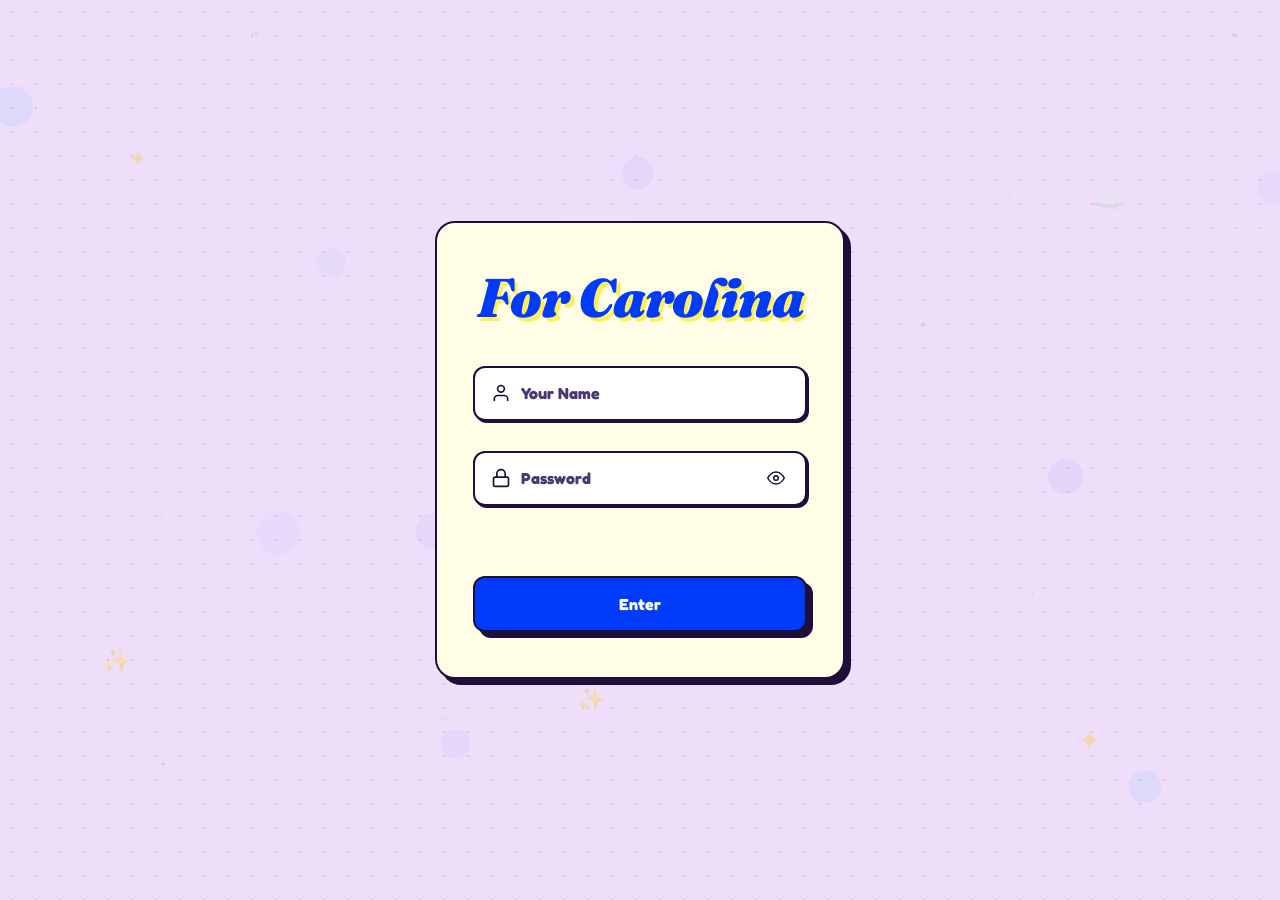
==== commit 814599e5: "Restore index.html and fix letter typo" ====
--- a/index.html
+++ b/index.html
@@ -207,7 +207,7 @@
         <!-- Tab 3: 3 Years -->
         <div class="tab-pane" id="pane-milestones">
           <div class="milestones-letter">
-            <p>I can't believe that it has been three years by each other's side. Three years of laughs and love and silliness and dancing, three years of song and show and dates and coffee, three years of adventure and movement and distance and longing. Carolina, what an incredible three years it has been. Thank you for your love, care, and embrace that warms every inch of my soul. You are angel that flutters above me, lifting my shoulders and guiding me to every corner of this life that I need to touch. Thank you for showing me the world by opening up your heart.</p>
+            <p>I can't believe that it has been three years by each other's side. Three years of laughs and love and silliness and dancing, three years of song and show and dates and coffee, three years of adventure and movement and distance and longing. Carolina, what an incredible three years it has been. Thank you for your love, care, and embrace that warms every inch of my soul. You are an angel that flutters above me, lifting my shoulders and guiding me to every corner of this life that I need to touch. Thank you for showing me the world by opening up your heart.</p>
             <p class="signature">Te amo,<br>Alex</p>
           </div>
         </div>
